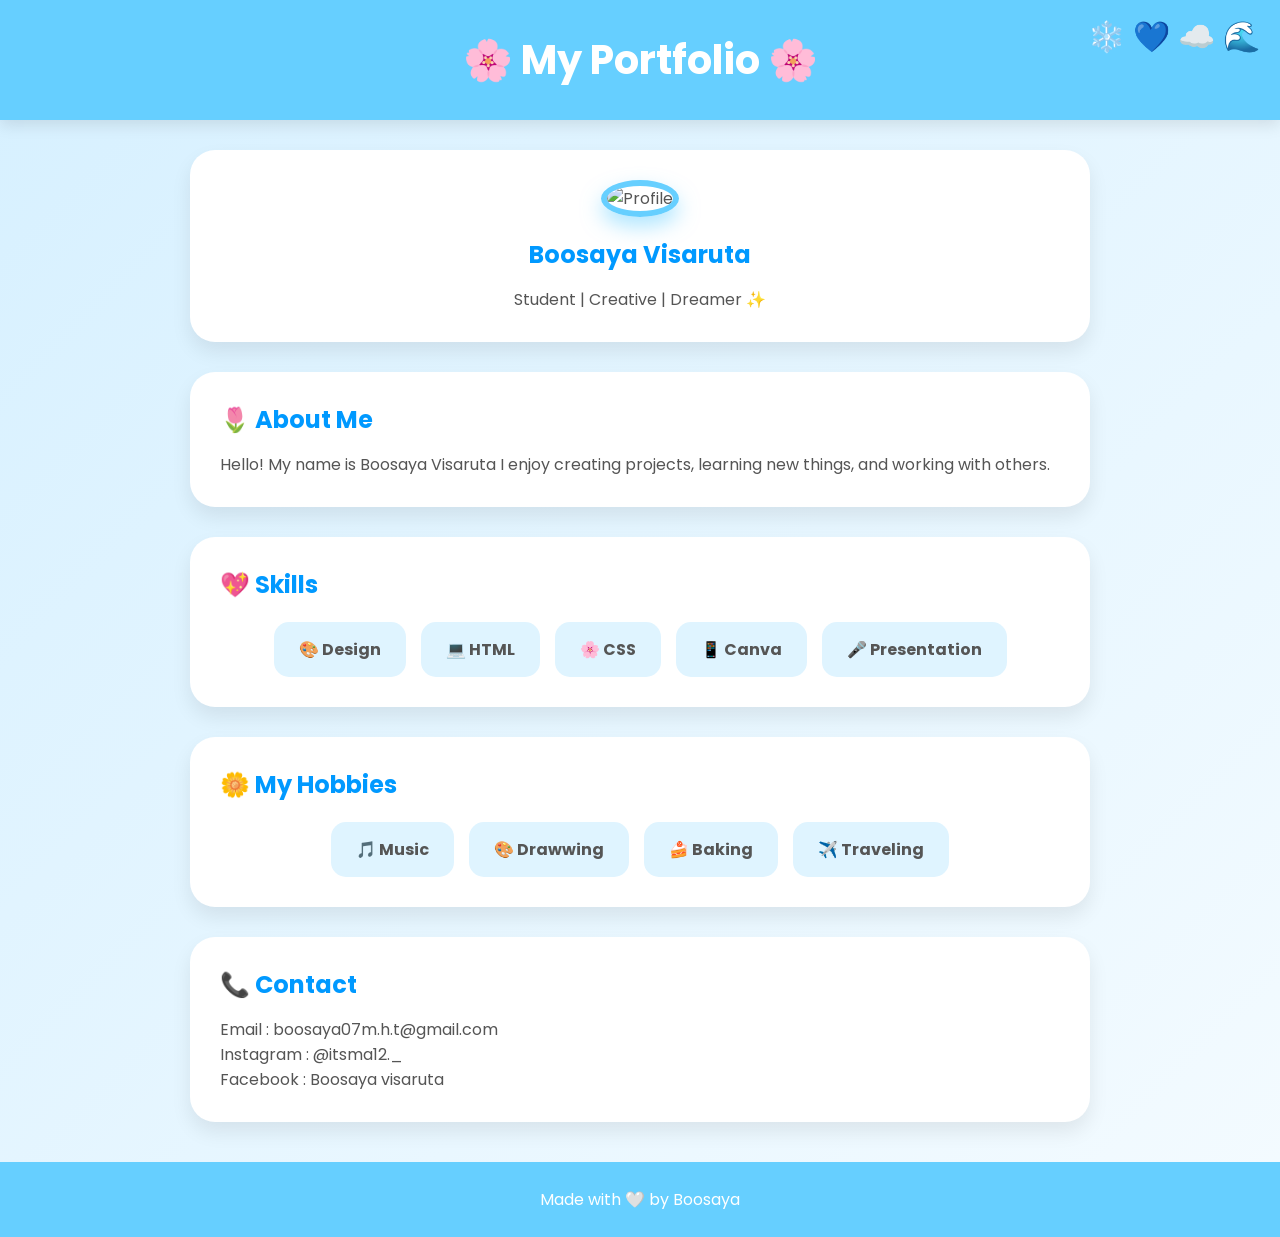
==== index.html @ 87937bc3 "Update index.html" ====
<!DOCTYPE html>
<html lang="en">
<head>
    <meta charset="UTF-8">
    <meta name="viewport" content="width=device-width, initial-scale=1.0">
    <title>My Portfolio</title>

    <link rel="stylesheet" href="style.css">

    <link rel="preconnect" href="https://fonts.googleapis.com">
    <link rel="preconnect" href="https://fonts.gstatic.com" crossorigin>
    <link href="https://fonts.googleapis.com/css2?family=Poppins:wght@300;500;700&display=swap" rel="stylesheet">
</head>

<body>

<header>
    <h1>🌸 My Portfolio 🌸</h1>
</header>

<section class="profile">

    <img src="profile.jpg" alt="Profile">

    <h2>Boosaya Visaruta </h2>

    <p>Student | Creative | Dreamer ✨</p>

</section>

<section>

<h2>🌷 About Me</h2>

<p>
Hello! My name is Boosaya Visaruta
I enjoy creating projects, learning new things,
and working with others.
</p>

</section>

<section>

<h2>💖 Skills</h2>

<div class="card">

<div>🎨 Design</div>

<div>💻 HTML</div>

<div>🌸 CSS</div>

<div>📱 Canva</div>

<div>🎤 Presentation</div>

</div>

</section>

<section>

<h2>🌼 My Hobbies</h2>

<div class="card">

<div>🎵 Music</div>

<div>🎨 Drawwing</div>

<div>🍰 Baking</div>

<div>✈️ Traveling</div>

</div>

</section>

<section>

<h2>📞 Contact</h2>

<p>Email : boosaya07m.h.t@gmail.com</p>

<p>Instagram : @itsma12._</p>

<p>Facebook : Boosaya visaruta</p>

</section>

<footer>

Made with 🤍 by Boosaya

</footer>

<script src="script.js"></script>

</body>
</html>
---- style.css ----
*{

    margin:0;

    padding:0;

    box-sizing:border-box;

}



body{

    font-family:'Poppins',sans-serif;

    background:linear-gradient(135deg,#d6f0ff,#f4fbff);

    color:#555;

}



/* Header */

header{

    background:#66cfff;

    padding:30px;

    text-align:center;

    color:white;

    font-size:20px;

    box-shadow:0 5px 15px rgba(0,0,0,.1);

}



/* Sections */

section{

    width:90%;

    max-width:900px;

    margin:30px auto;

    background:white;

    padding:30px;

    border-radius:25px;

    box-shadow:0 10px 20px rgba(0,0,0,.08);

    transition:.4s;

}



section:hover{

    transform:translateY(-5px);

}



/* Profile */

.profile{

    text-align:center;

}



.profile img{

    width:180px;

    height:180px;

    border-radius:50%;

    object-fit:cover;

    border:6px solid #66cfff;

    box-shadow:0 10px 20px rgba(102,207,255,.5);

    margin-bottom:20px;

}



h2{

    color:#0099ff;

    margin-bottom:15px;

}



.card{

    display:flex;

    flex-wrap:wrap;

    justify-content:center;

    gap:15px;

    margin-top:20px;

}



.card div{

    background:#dff4ff;

    padding:15px 25px;

    border-radius:15px;

    transition:.3s;

    font-weight:bold;

}



.card div:hover{

    background:#66cfff;

    color:white;

    transform:scale(1.08);

}



footer{

    margin-top:40px;

    padding:25px;

    text-align:center;

    background:#66cfff;

    color:white;

}



/* ดอกไม้ลอย */

body::before{

    content:"❄️ 💙 ☁️ 🌊";

    font-size:30px;

    position:fixed;

    top:15px;

    right:20px;

    animation:float 5s infinite alternate;

}



@keyframes float{

    from{

        transform:translateY(0);

    }

    to{

        transform:translateY(20px);

    }

}



/* Responsive */

@media(max-width:700px){

    .card{

        flex-direction:column;

    }

}
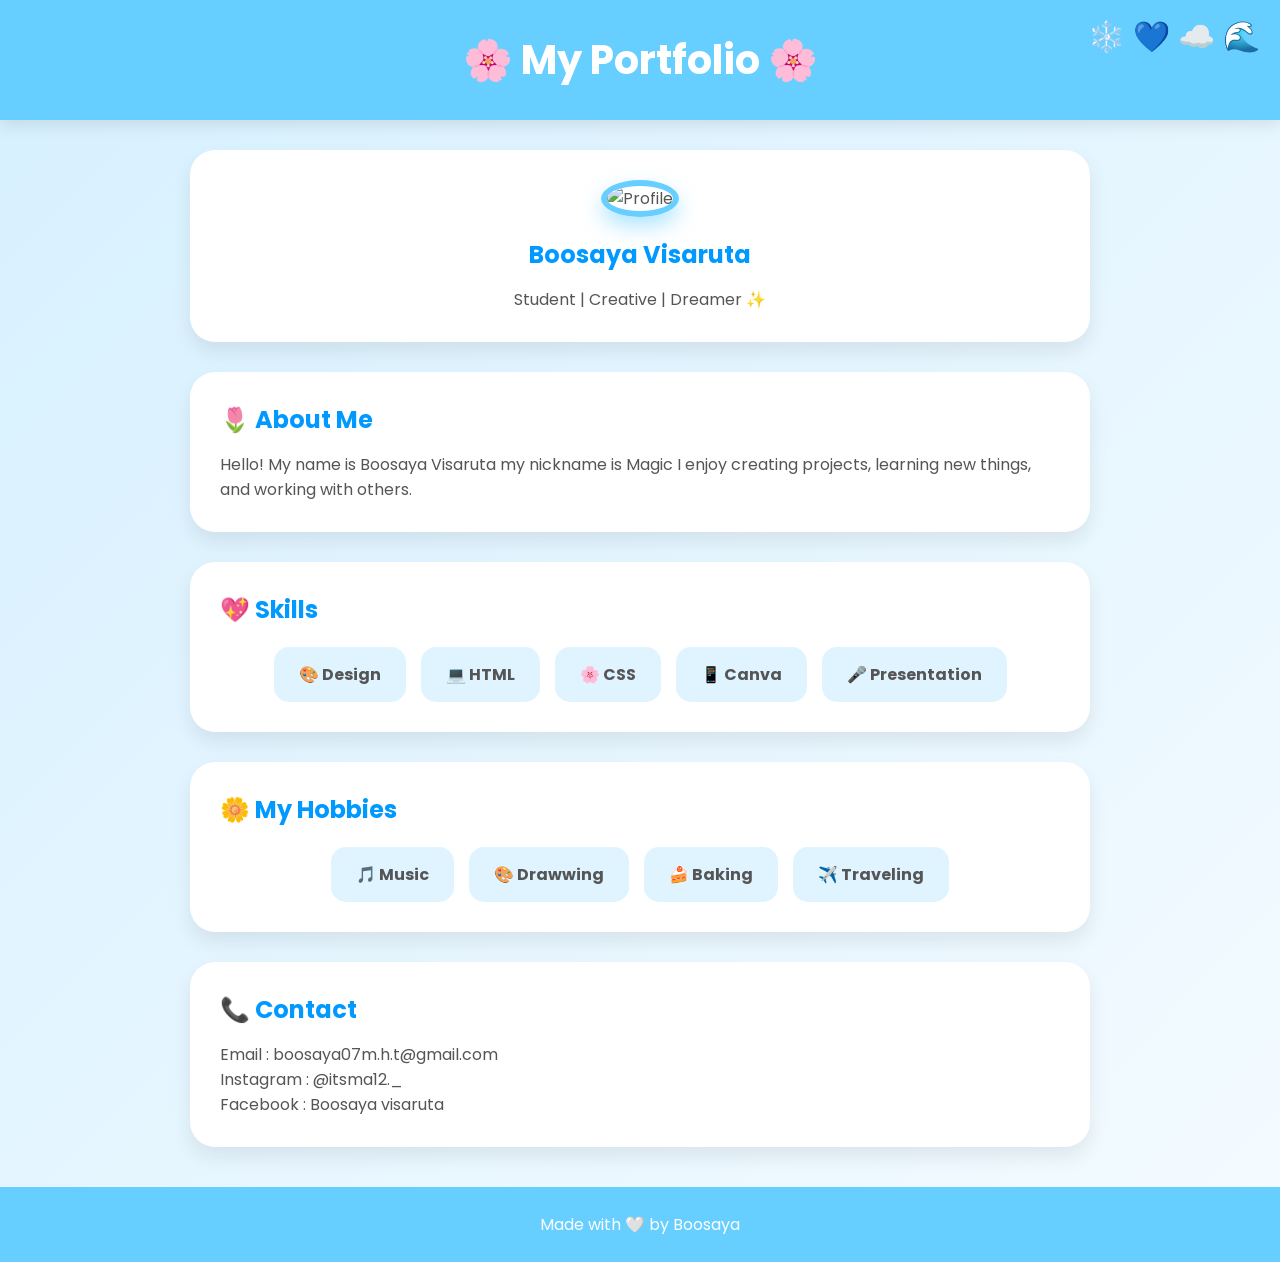
==== commit 9c71e17c: "Update index.html" ====
--- a/index.html
+++ b/index.html
@@ -34,7 +34,7 @@
 
 <p>
 Hello! My name is Boosaya Visaruta
-I enjoy creating projects, learning new things,
+my nickname is Magic I enjoy creating projects, learning new things,
 and working with others.
 </p>
 
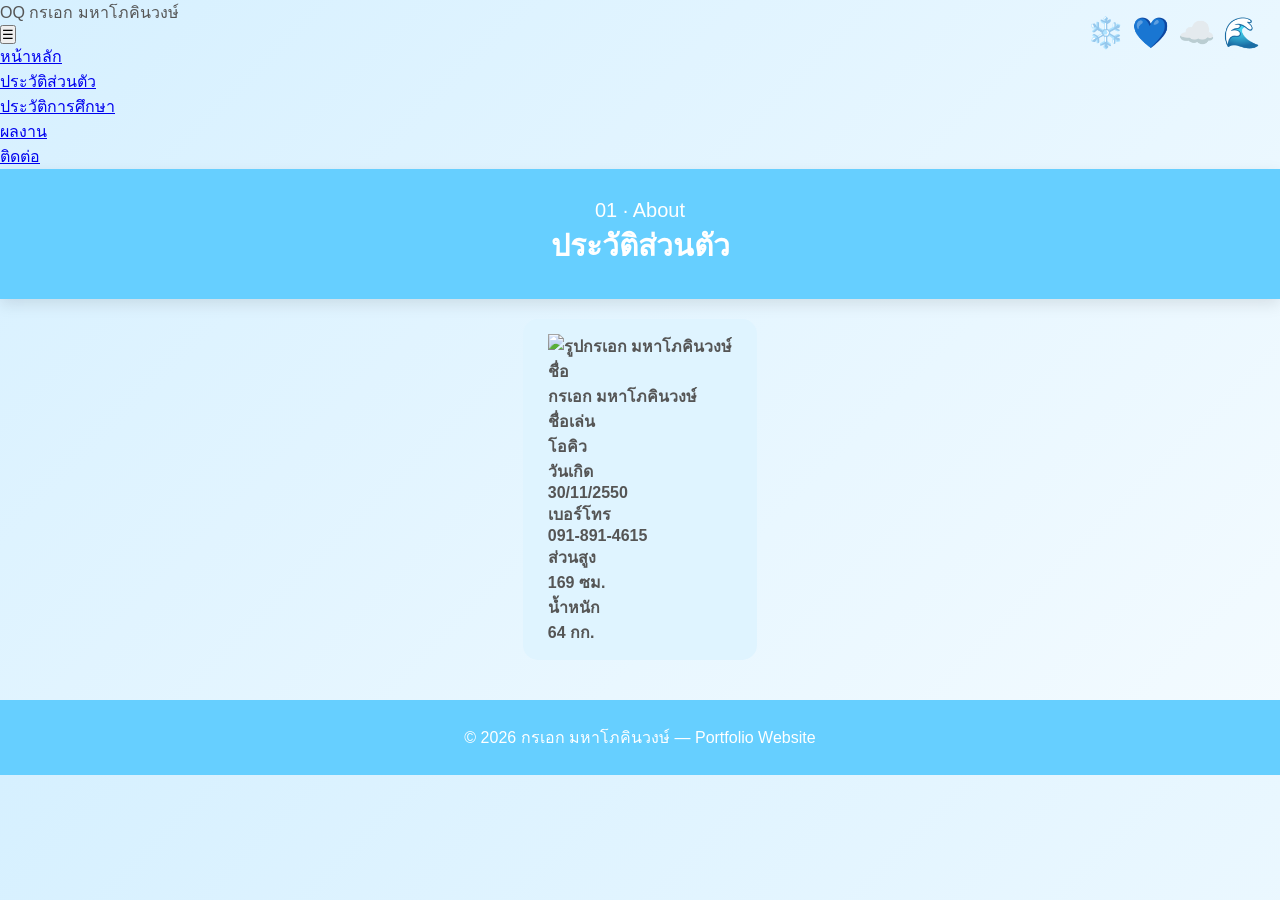
==== commit f213203e: "Update index.html" ====
--- a/index.html
+++ b/index.html
@@ -1,102 +1,53 @@
 <!DOCTYPE html>
-<html lang="en">
+<html lang="th">
 <head>
-    <meta charset="UTF-8">
-    <meta name="viewport" content="width=device-width, initial-scale=1.0">
-    <title>My Portfolio</title>
-
-    <link rel="stylesheet" href="style.css">
-
-    <link rel="preconnect" href="https://fonts.googleapis.com">
-    <link rel="preconnect" href="https://fonts.gstatic.com" crossorigin>
-    <link href="https://fonts.googleapis.com/css2?family=Poppins:wght@300;500;700&display=swap" rel="stylesheet">
+<meta charset="UTF-8">
+<meta name="viewport" content="width=device-width, initial-scale=1.0">
+<title>ประวัติส่วนตัว | กรเอก มหาโภคินวงษ์</title>
+<link rel="stylesheet" href="style.css">
 </head>
-
 <body>
 
-<header>
-    <h1>🌸 My Portfolio 🌸</h1>
-</header>
+<nav class="topnav">
+  <div class="brand">
+    <span class="brand-badge">OQ</span>
+    กรเอก มหาโภคินวงษ์
+  </div>
+  <button class="nav-toggle" aria-label="เปิดเมนู">&#9776;</button>
+  <ul class="navlinks">
+    <li><a href="index.html">หน้าหลัก</a></li>
+    <li><a href="personal.html" aria-current="page">ประวัติส่วนตัว</a></li>
+    <li><a href="education.html">ประวัติการศึกษา</a></li>
+    <li><a href="activities.html">ผลงาน</a></li>
+    <li><a href="contact.html">ติดต่อ</a></li>
+  </0
+</nav>
 
-<section class="profile">
+<main>
+  <header class="page-header">
+    <span class="eyebrow">01 · About</span>
+    <h1>ประวัติส่วนตัว</h1>
+  </header>
 
-    <img src="profile.jpg" alt="Profile">
+  <div class="card">
+    <div class="profile-block">
+      <!-- รูปโปรไฟล์: เปลี่ยนไฟล์ในโฟลเดอร์ images/ แล้วแก้ src ด้านล่างได้เลย -->
+      <img class="profile-photo" src="images/พานทอง.png" alt="รูปกรเอก มหาโภคินวงษ์">
 
-    <h2>Boosaya Visaruta </h2>
+      <dl class="info-list">
+        <dt>ชื่อ</dt><dd>กรเอก มหาโภคินวงษ์</dd>
+        <dt>ชื่อเล่น</dt><dd>โอคิว</dd>
+        <dt>วันเกิด</dt><dd>30/11/2550</dd>
+        <dt>เบอร์โทร</dt><dd>091-891-4615</dd>
+        <dt>ส่วนสูง</dt><dd>169 ซม.</dd>
+        <dt>น้ำหนัก</dt><dd>64 กก.</dd>
+      </dl>
+    </div>
+  </div>
+</main>
 
-    <p>Student | Creative | Dreamer ✨</p>
-
-</section>
-
-<section>
-
-<h2>🌷 About Me</h2>
-
-<p>
-Hello! My name is Boosaya Visaruta
-my nickname is Magic I enjoy creating projects, learning new things,
-and working with others.
-</p>
-
-</section>
-
-<section>
-
-<h2>💖 Skills</h2>
-
-<div class="card">
-
-<div>🎨 Design</div>
-
-<div>💻 HTML</div>
-
-<div>🌸 CSS</div>
-
-<div>📱 Canva</div>
-
-<div>🎤 Presentation</div>
-
-</div>
-
-</section>
-
-<section>
-
-<h2>🌼 My Hobbies</h2>
-
-<div class="card">
-
-<div>🎵 Music</div>
-
-<div>🎨 Drawwing</div>
-
-<div>🍰 Baking</div>
-
-<div>✈️ Traveling</div>
-
-</div>
-
-</section>
-
-<section>
-
-<h2>📞 Contact</h2>
-
-<p>Email : boosaya07m.h.t@gmail.com</p>
-
-<p>Instagram : @itsma12._</p>
-
-<p>Facebook : Boosaya visaruta</p>
-
-</section>
-
-<footer>
-
-Made with 🤍 by Boosaya
-
-</footer>
+<footer>&copy; 2026 กรเอก มหาโภคินวงษ์ — Portfolio Website</footer>
 
 <script src="script.js"></script>
-
 </body>
 </html>
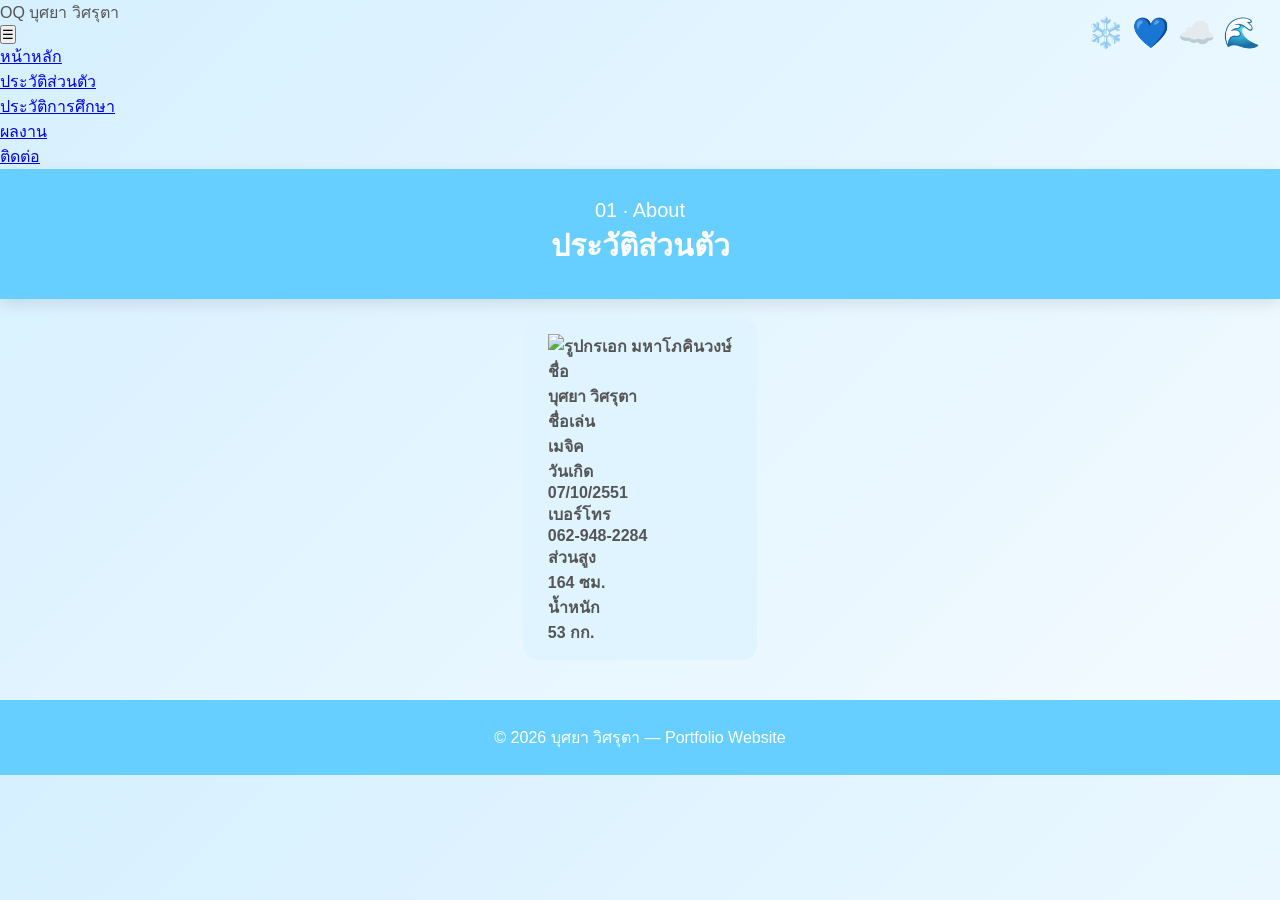
==== commit 2e635059: "Update index.html" ====
--- a/index.html
+++ b/index.html
@@ -3,7 +3,7 @@
 <head>
 <meta charset="UTF-8">
 <meta name="viewport" content="width=device-width, initial-scale=1.0">
-<title>ประวัติส่วนตัว | กรเอก มหาโภคินวงษ์</title>
+<title>ประวัติส่วนตัว | บุศยา วิศรุตา </title>
 <link rel="stylesheet" href="style.css">
 </head>
 <body>
@@ -11,7 +11,7 @@
 <nav class="topnav">
   <div class="brand">
     <span class="brand-badge">OQ</span>
-    กรเอก มหาโภคินวงษ์
+    บุศยา วิศรุตา
   </div>
   <button class="nav-toggle" aria-label="เปิดเมนู">&#9776;</button>
   <ul class="navlinks">
@@ -35,18 +35,18 @@
       <img class="profile-photo" src="images/พานทอง.png" alt="รูปกรเอก มหาโภคินวงษ์">
 
       <dl class="info-list">
-        <dt>ชื่อ</dt><dd>กรเอก มหาโภคินวงษ์</dd>
-        <dt>ชื่อเล่น</dt><dd>โอคิว</dd>
-        <dt>วันเกิด</dt><dd>30/11/2550</dd>
-        <dt>เบอร์โทร</dt><dd>091-891-4615</dd>
-        <dt>ส่วนสูง</dt><dd>169 ซม.</dd>
-        <dt>น้ำหนัก</dt><dd>64 กก.</dd>
+        <dt>ชื่อ</dt><dd>บุศยา วิศรุตา</dd>
+        <dt>ชื่อเล่น</dt><dd>เมจิค</dd>
+        <dt>วันเกิด</dt><dd>07/10/2551</dd>
+        <dt>เบอร์โทร</dt><dd>062-948-2284</dd>
+        <dt>ส่วนสูง</dt><dd>164 ซม.</dd>
+        <dt>น้ำหนัก</dt><dd>53 กก.</dd>
       </dl>
     </div>
   </div>
 </main>
 
-<footer>&copy; 2026 กรเอก มหาโภคินวงษ์ — Portfolio Website</footer>
+<footer>&copy; 2026 บุศยา วิศรุตา — Portfolio Website</footer>
 
 <script src="script.js"></script>
 </body>
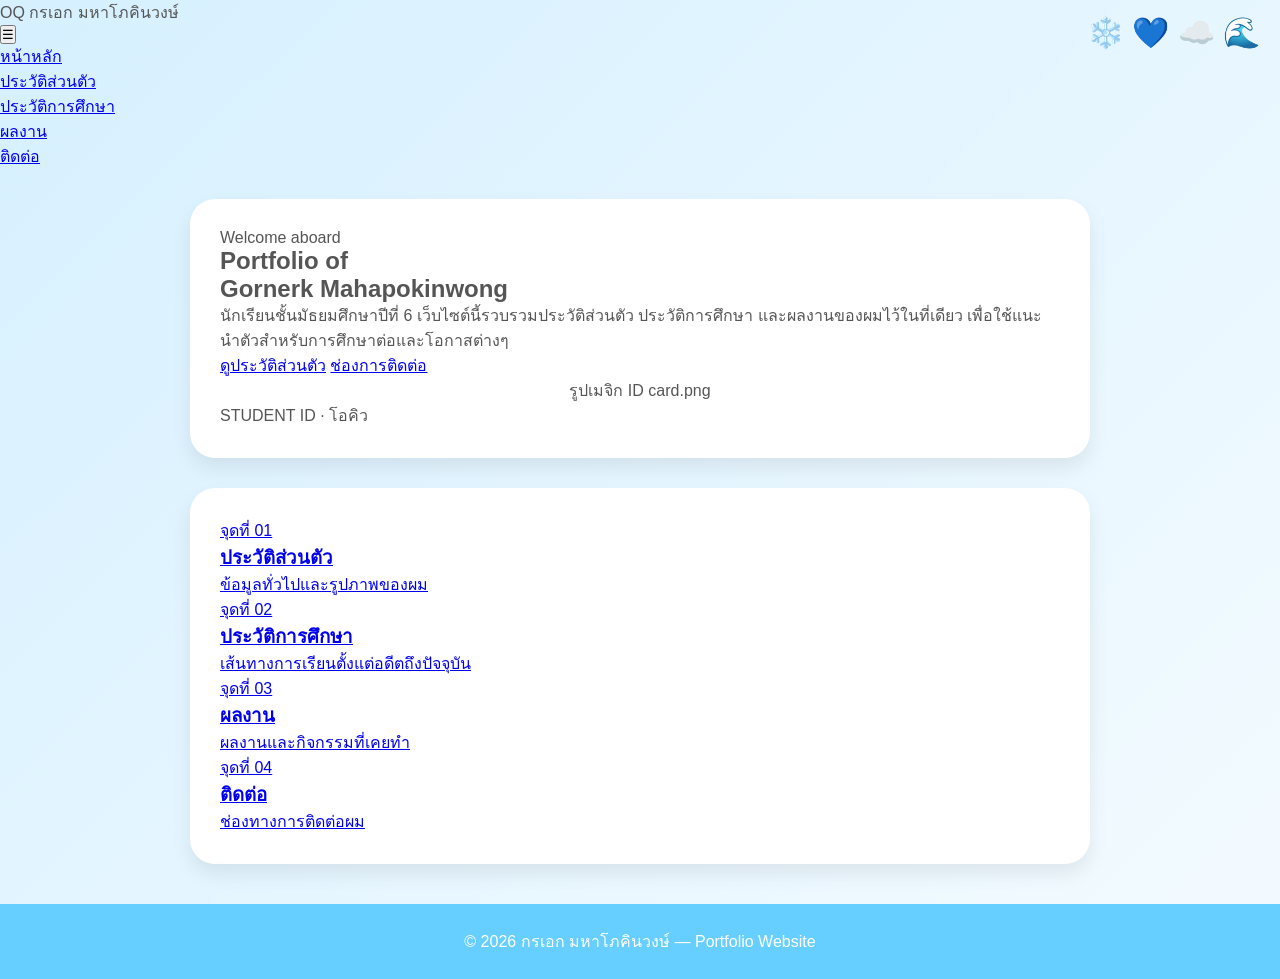
==== commit 7e81f262: "Update index.html" ====
--- a/index.html
+++ b/index.html
@@ -3,7 +3,7 @@
 <head>
 <meta charset="UTF-8">
 <meta name="viewport" content="width=device-width, initial-scale=1.0">
-<title>ประวัติส่วนตัว | บุศยา วิศรุตา </title>
+<title>Portfolio ของ กรเอก มหาโภคินวงษ์</title>
 <link rel="stylesheet" href="style.css">
 </head>
 <body>
@@ -11,42 +11,79 @@
 <nav class="topnav">
   <div class="brand">
     <span class="brand-badge">OQ</span>
-    บุศยา วิศรุตา
+    กรเอก มหาโภคินวงษ์
   </div>
   <button class="nav-toggle" aria-label="เปิดเมนู">&#9776;</button>
   <ul class="navlinks">
-    <li><a href="index.html">หน้าหลัก</a></li>
-    <li><a href="personal.html" aria-current="page">ประวัติส่วนตัว</a></li>
+    <li><a href="index.html" aria-current="page">หน้าหลัก</a></li>
+    <li><a href="personal.html">ประวัติส่วนตัว</a></li>
     <li><a href="education.html">ประวัติการศึกษา</a></li>
     <li><a href="activities.html">ผลงาน</a></li>
     <li><a href="contact.html">ติดต่อ</a></li>
-  </0
+  </ul>
 </nav>
 
 <main>
-  <header class="page-header">
-    <span class="eyebrow">01 · About</span>
-    <h1>ประวัติส่วนตัว</h1>
-  </header>
+  <section class="hero">
+    <div class="bubbles">
+      <span class="bubble"></span>
+      <span class="bubble"></span>
+      <span class="bubble"></span>
+      <span class="bubble"></span>
+      <span class="bubble"></span>
+      <span class="bubble"></span>
+      <span class="bubble"></span>
+    </div>
 
-  <div class="card">
-    <div class="profile-block">
-      <!-- รูปโปรไฟล์: เปลี่ยนไฟล์ในโฟลเดอร์ images/ แล้วแก้ src ด้านล่างได้เลย -->
-      <img class="profile-photo" src="images/พานทอง.png" alt="รูปกรเอก มหาโภคินวงษ์">
+    <div>
+      <span class="eyebrow">Welcome aboard</span>
+      <h1>Portfolio of <br><span class="accent">Gornerk Mahapokinwong</span></h1>
+      <p class="lede">นักเรียนชั้นมัธยมศึกษาปีที่ 6 เว็บไซต์นี้รวบรวมประวัติส่วนตัว ประวัติการศึกษา และผลงานของผมไว้ในที่เดียว เพื่อใช้แนะนําตัวสําหรับการศึกษาต่อและโอกาสต่างๆ</p>
+      <div class="hero-cta">
+        <a href="personal.html" class="btn btn-solid">ดูประวัติส่วนตัว</a>
+        <a href="contact.html" class="btn btn-ghost">ช่องการติดต่อ</a>
+      </div>
+    </div>
 
-      <dl class="info-list">
-        <dt>ชื่อ</dt><dd>บุศยา วิศรุตา</dd>
-        <dt>ชื่อเล่น</dt><dd>เมจิค</dd>
-        <dt>วันเกิด</dt><dd>07/10/2551</dd>
-        <dt>เบอร์โทร</dt><dd>062-948-2284</dd>
-        <dt>ส่วนสูง</dt><dd>164 ซม.</dd>
-        <dt>น้ำหนัก</dt><dd>53 กก.</dd>
-      </dl>
+    <div class="id-card">
+      <div class="id-card-inner">
+        <!-- รูปหลักของหน้าแรก: ใส่ไฟล์ images/รูปเมจิก ID card.png -->
+        <img src="images/รูปเมจิก ID card.png" alt="รูปกรเอก มหาโภคินวงษ์" onerror="this.style.display='none'; this.nextElementSibling.style.display='flex';">
+        <span style="display:none; align-items:center; justify-content:center; height:100%;">รูปเมจิก ID card.png</span>
+      </div>
+      <span class="id-ribbon">STUDENT ID · โอคิว</span>
     </div>
-  </div>
+  </section>
+
+  <div class="wave-band"></div>
+
+  <section>
+    <div class="grid-links">
+      <a class="link-card" href="personal.html">
+        <span class="num">จุดที่ 01</span>
+        <h3>ประวัติส่วนตัว</h3>
+        <p>ข้อมูลทั่วไปและรูปภาพของผม</p>
+      </a>
+      <a class="link-card" href="education.html">
+        <span class="num">จุดที่ 02</span>
+        <h3>ประวัติการศึกษา</h3>
+        <p>เส้นทางการเรียนตั้งแต่อดีตถึงปัจจุบัน</p>
+      </a>
+      <a class="link-card" href="activities.html">
+        <span class="num">จุดที่ 03</span>
+        <h3>ผลงาน</h3>
+        <p>ผลงานและกิจกรรมที่เคยทํา</p>
+      </a>
+      <a class="link-card" href="contact.html">
+        <span class="num">จุดที่ 04</span>
+        <h3>ติดต่อ</h3>
+        <p>ช่องทางการติดต่อผม</p>
+      </a>
+    </div>
+  </section>
 </main>
 
-<footer>&copy; 2026 บุศยา วิศรุตา — Portfolio Website</footer>
+<footer>&copy; 2026 กรเอก มหาโภคินวงษ์ — Portfolio Website</footer>
 
 <script src="script.js"></script>
 </body>
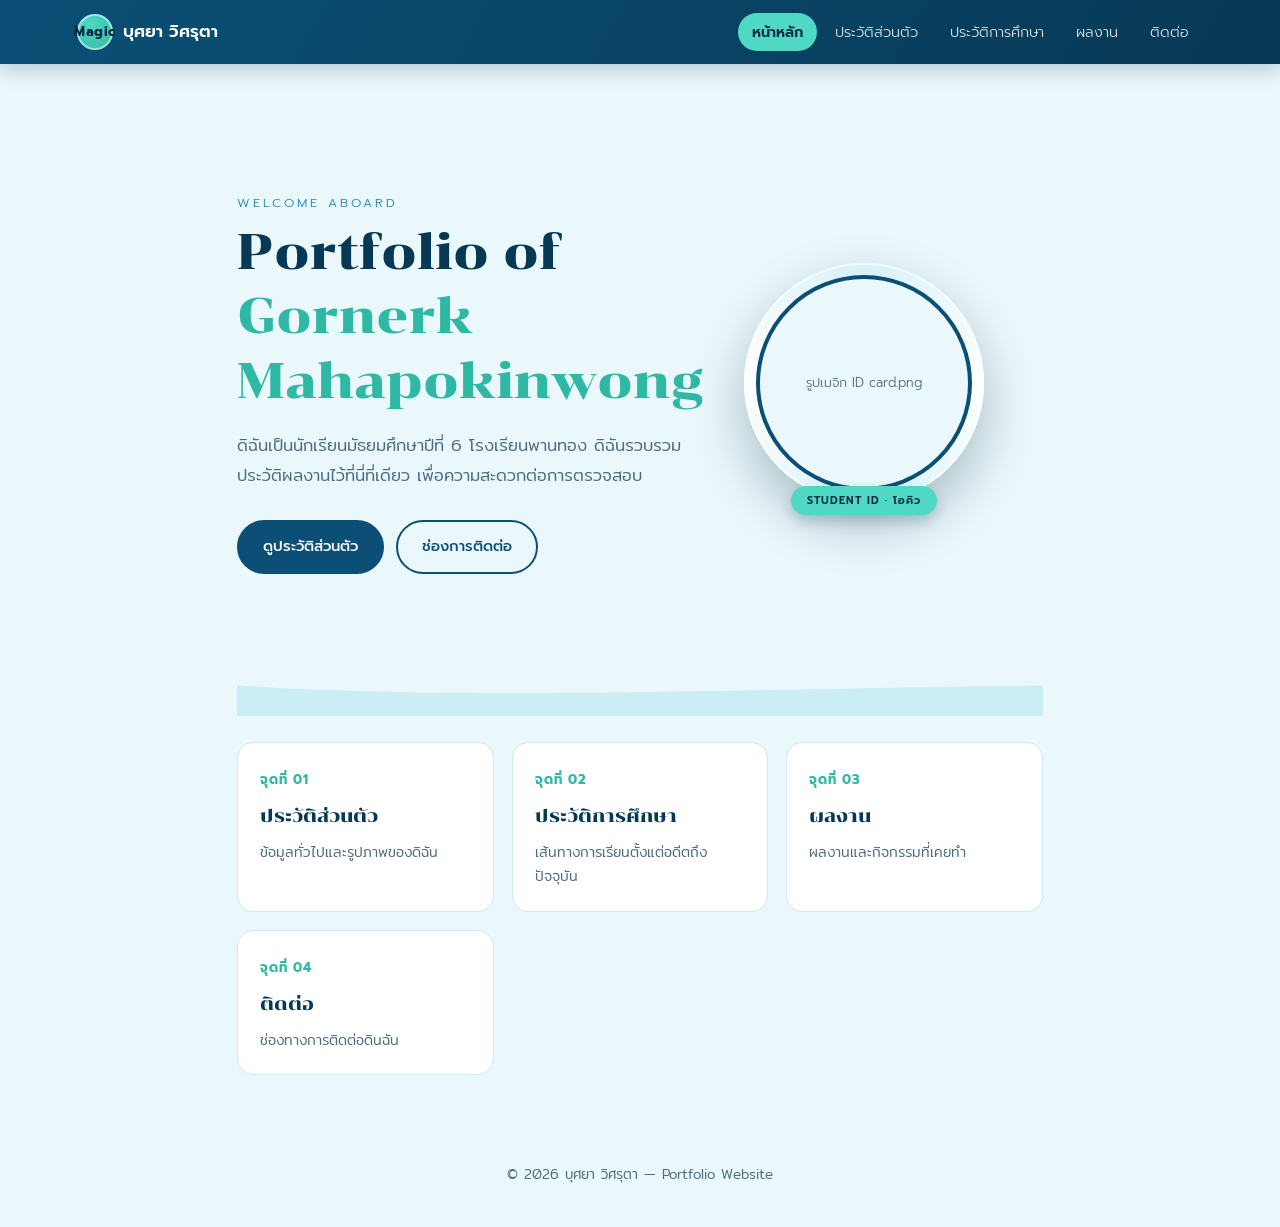
==== commit ae3a96f9: "Update index.html" ====
--- a/index.html
+++ b/index.html
@@ -3,15 +3,16 @@
 <head>
 <meta charset="UTF-8">
 <meta name="viewport" content="width=device-width, initial-scale=1.0">
-<title>Portfolio ของ กรเอก มหาโภคินวงษ์</title>
+<title>Portfolio ของ บุศยา วิศรุตา</title>
 <link rel="stylesheet" href="style.css">
 </head>
 <body>
 
 <nav class="topnav">
   <div class="brand">
-    <span class="brand-badge">OQ</span>
-    กรเอก มหาโภคินวงษ์
+    <span class="brand-badge">Magic</span>
+    บุศยา วิศรุตา
+
   </div>
   <button class="nav-toggle" aria-label="เปิดเมนู">&#9776;</button>
   <ul class="navlinks">
@@ -38,7 +39,7 @@
     <div>
       <span class="eyebrow">Welcome aboard</span>
       <h1>Portfolio of <br><span class="accent">Gornerk Mahapokinwong</span></h1>
-      <p class="lede">นักเรียนชั้นมัธยมศึกษาปีที่ 6 เว็บไซต์นี้รวบรวมประวัติส่วนตัว ประวัติการศึกษา และผลงานของผมไว้ในที่เดียว เพื่อใช้แนะนําตัวสําหรับการศึกษาต่อและโอกาสต่างๆ</p>
+      <p class="lede">ดิฉันเป็นนักเรียนมัธยมศึกษาปีที่ 6 โรงเรียนพานทอง ดิฉันรวบรวมประวัติผลงานไว้ที่นี่ที่เดียว เพื่อความสะดวกต่อการตรวจสอบ</p>
       <div class="hero-cta">
         <a href="personal.html" class="btn btn-solid">ดูประวัติส่วนตัว</a>
         <a href="contact.html" class="btn btn-ghost">ช่องการติดต่อ</a>
@@ -62,7 +63,7 @@
       <a class="link-card" href="personal.html">
         <span class="num">จุดที่ 01</span>
         <h3>ประวัติส่วนตัว</h3>
-        <p>ข้อมูลทั่วไปและรูปภาพของผม</p>
+        <p>ข้อมูลทั่วไปและรูปภาพของดิฉัน</p>
       </a>
       <a class="link-card" href="education.html">
         <span class="num">จุดที่ 02</span>
@@ -77,13 +78,13 @@
       <a class="link-card" href="contact.html">
         <span class="num">จุดที่ 04</span>
         <h3>ติดต่อ</h3>
-        <p>ช่องทางการติดต่อผม</p>
+        <p>ช่องทางการติดต่อดินฉัน</p>
       </a>
     </div>
   </section>
 </main>
 
-<footer>&copy; 2026 กรเอก มหาโภคินวงษ์ — Portfolio Website</footer>
+<footer>&copy; 2026 บุศยา วิศรุตา — Portfolio Website</footer>
 
 <script src="script.js"></script>
 </body>
--- a/style.css
+++ b/style.css
@@ -1,225 +1,596 @@
-*{
-
-    margin:0;
-
-    padding:0;
-
-    box-sizing:border-box;
-
-}
-
-
-
-body{
-
-    font-family:'Poppins',sans-serif;
-
-    background:linear-gradient(135deg,#d6f0ff,#f4fbff);
-
-    color:#555;
-
-}
-
-
-
-/* Header */
-
-header{
-
-    background:#66cfff;
-
-    padding:30px;
-
-    text-align:center;
-
-    color:white;
-
-    font-size:20px;
-
-    box-shadow:0 5px 15px rgba(0,0,0,.1);
-
-}
-
-
-
-/* Sections */
-
-section{
-
-    width:90%;
-
-    max-width:900px;
-
-    margin:30px auto;
-
-    background:white;
-
-    padding:30px;
-
-    border-radius:25px;
-
-    box-shadow:0 10px 20px rgba(0,0,0,.08);
-
-    transition:.4s;
-
-}
-
-
-
-section:hover{
-
-    transform:translateY(-5px);
-
-}
-
-
-
-/* Profile */
-
-.profile{
-
-    text-align:center;
-
-}
-
-
-
-.profile img{
-
-    width:180px;
-
-    height:180px;
-
-    border-radius:50%;
-
-    object-fit:cover;
-
-    border:6px solid #66cfff;
-
-    box-shadow:0 10px 20px rgba(102,207,255,.5);
-
-    margin-bottom:20px;
-
-}
-
-
-
-h2{
-
-    color:#0099ff;
-
-    margin-bottom:15px;
-
-}
-
-
-
-.card{
-
-    display:flex;
-
-    flex-wrap:wrap;
-
-    justify-content:center;
-
-    gap:15px;
-
-    margin-top:20px;
-
-}
-
-
-
-.card div{
-
-    background:#dff4ff;
-
-    padding:15px 25px;
-
-    border-radius:15px;
-
-    transition:.3s;
-
-    font-weight:bold;
-
-}
-
-
-
-.card div:hover{
-
-    background:#66cfff;
-
-    color:white;
-
-    transform:scale(1.08);
-
-}
-
-
-
-footer{
-
-    margin-top:40px;
-
-    padding:25px;
-
-    text-align:center;
-
-    background:#66cfff;
-
-    color:white;
-
-}
-
-
-
-/* ดอกไม้ลอย */
-
-body::before{
-
-    content:"❄️ 💙 ☁️ 🌊";
-
-    font-size:30px;
-
-    position:fixed;
-
-    top:15px;
-
-    right:20px;
-
-    animation:float 5s infinite alternate;
-
-}
-
-
-
-@keyframes float{
-
-    from{
-
-        transform:translateY(0);
-
-    }
-
-    to{
-
-        transform:translateY(20px);
-
-    }
-
-}
-
-
-
-/* Responsive */
-
-@media(max-width:700px){
-
-    .card{
-
-        flex-direction:column;
-
-    }
-
-}
+@import url('https://fonts.googleapis.com/css2?family=Chonburi&family=Mitr:wght@300;400;500;600&family=Prompt:wght@400;500;600;700&display=swap');
+
+:root {
+  --abyss: #052A43;
+  --ocean: #0B4F76;
+  --ocean-dark: #073955;
+  --wave: #1C86B0;
+  --turquoise: #4FD8C4;
+  --turquoise-dark: #2FB8A4;
+  --foam: #EAF7FB;
+  --card: #FFFFFF;
+  --ink: #0B2436;
+  --ink-soft: #4C6B7D;
+  --line: #CFE9F1;
+  --radius: 16px;
+}
+
+* { box-sizing: border-box; }
+
+html { scroll-behavior: smooth; }
+
+body {
+  margin: 0;
+  background: var(--foam);
+  color: var(--ink);
+  font-family: 'Mitr', sans-serif;
+  font-weight: 300;
+  line-height: 1.75;
+  overflow-x: hidden;
+}
+
+h1, h2, h3, .display {
+  font-family: 'Chonburi', 'Mitr', sans-serif;
+  font-weight: 400;
+  color: var(--ocean-dark);
+  margin: 0;
+}
+
+a { color: inherit; text-decoration: none; }
+
+/* ---------- Top nav ---------- */
+.topnav {
+  position: sticky;
+  top: 0;
+  z-index: 50;
+  display: flex;
+  align-items: center;
+  justify-content: space-between;
+  padding: 14px 6vw;
+  background: linear-gradient(120deg, var(--ocean), var(--ocean-dark));
+  color: #fff;
+  box-shadow: 0 4px 20px rgba(5,42,67,0.25);
+}
+
+.brand {
+  display: flex;
+  align-items: center;
+  gap: 10px;
+  font-family: 'Prompt', sans-serif;
+  font-weight: 600;
+  font-size: 1.05rem;
+  color: #fff;
+}
+
+.brand-badge {
+  width: 36px;
+  height: 36px;
+  border-radius: 50%;
+  background: radial-gradient(circle at 35% 30%, var(--turquoise), var(--turquoise-dark));
+  color: var(--abyss);
+  display: flex;
+  align-items: center;
+  justify-content: center;
+  font-weight: 700;
+  font-size: 0.82rem;
+  letter-spacing: 0.5px;
+  box-shadow: inset 0 0 0 2px rgba(255,255,255,0.5);
+  animation: bob 4s ease-in-out infinite;
+}
+
+.navlinks {
+  display: flex;
+  gap: 4px;
+  list-style: none;
+  margin: 0;
+  padding: 0;
+  font-family: 'Prompt', sans-serif;
+}
+
+.navlinks a {
+  position: relative;
+  padding: 8px 14px;
+  border-radius: 999px;
+  font-size: 0.9rem;
+  color: rgba(255,255,255,0.85);
+  transition: background 0.25s, color 0.25s;
+  white-space: nowrap;
+}
+
+.navlinks a:hover {
+  background: rgba(255,255,255,0.12);
+  color: #fff;
+}
+
+.navlinks a[aria-current="page"] {
+  background: var(--turquoise);
+  color: var(--abyss);
+  font-weight: 600;
+}
+
+.nav-toggle {
+  display: none;
+  background: none;
+  border: none;
+  color: #fff;
+  font-size: 1.5rem;
+  cursor: pointer;
+}
+
+@media (max-width: 720px) {
+  .nav-toggle { display: block; }
+  .navlinks {
+    position: absolute;
+    top: 100%;
+    left: 0;
+    right: 0;
+    flex-direction: column;
+    background: var(--ocean-dark);
+    padding: 10px 6vw 16px;
+    display: none;
+    gap: 2px;
+  }
+  .navlinks.open { display: flex; }
+  .navlinks a { padding: 12px 14px; border-radius: 8px; }
+}
+
+/* ---------- Page shell ---------- */
+main {
+  max-width: 960px;
+  margin: 0 auto;
+  padding: 56px 6vw 80px;
+  position: relative;
+}
+
+.page-header {
+  margin-bottom: 40px;
+  padding-bottom: 16px;
+  position: relative;
+}
+
+.page-header::after {
+  content: '';
+  display: block;
+  margin-top: 14px;
+  height: 10px;
+  background-image: url("data:image/svg+xml,%3Csvg xmlns='http://www.w3.org/2000/svg' viewBox='0 0 200 10' preserveAspectRatio='none'%3E%3Cpath d='M0,5 Q10,0 20,5 T40,5 T60,5 T80,5 T100,5 T120,5 T140,5 T160,5 T180,5 T200,5' fill='none' stroke='%234FD8C4' stroke-width='3'/%3E%3C/svg%3E");
+  background-repeat: repeat-x;
+  background-size: 60px 10px;
+}
+
+.eyebrow {
+  font-family: 'Prompt', sans-serif;
+  font-size: 0.78rem;
+  letter-spacing: 3px;
+  color: var(--wave);
+  text-transform: uppercase;
+  margin-bottom: 6px;
+  display: block;
+}
+
+.page-header h1 { font-size: 2rem; }
+
+/* ---------- Hero (index page) ---------- */
+.hero {
+  position: relative;
+  display: grid;
+  grid-template-columns: 1.1fr 0.9fr;
+  gap: 40px;
+  align-items: center;
+  padding: 72px 0 90px;
+  overflow: hidden;
+}
+
+@media (max-width: 780px) {
+  .hero { grid-template-columns: 1fr; padding-top: 40px; text-align: center; }
+  .hero-cta { justify-content: center; }
+  .id-card { margin: 0 auto; }
+}
+
+.hero h1 {
+  font-size: clamp(2rem, 5vw, 3.1rem);
+  line-height: 1.3;
+}
+
+.hero .accent { color: var(--turquoise-dark); }
+
+.hero p.lede {
+  color: var(--ink-soft);
+  font-size: 1.05rem;
+  margin-top: 18px;
+  max-width: 46ch;
+}
+
+.hero-cta {
+  margin-top: 30px;
+  display: flex;
+  gap: 12px;
+  flex-wrap: wrap;
+}
+
+.btn {
+  font-family: 'Prompt', sans-serif;
+  font-size: 0.92rem;
+  font-weight: 500;
+  padding: 12px 24px;
+  border-radius: 999px;
+  border: 2px solid var(--ocean);
+  transition: transform 0.2s, background 0.2s, color 0.2s, box-shadow 0.2s;
+  display: inline-block;
+}
+
+.btn-solid { background: var(--ocean); color: #fff; }
+.btn-solid:hover { background: var(--ocean-dark); transform: translateY(-3px); box-shadow: 0 10px 22px rgba(11,79,118,0.3); }
+.btn-ghost { color: var(--ocean); }
+.btn-ghost:hover { background: var(--ocean); color: #fff; transform: translateY(-3px); }
+
+/* Rising bubbles behind hero */
+.bubbles {
+  position: absolute;
+  inset: 0;
+  pointer-events: none;
+  z-index: 0;
+}
+
+.bubble {
+  position: absolute;
+  bottom: -40px;
+  border-radius: 50%;
+  background: radial-gradient(circle at 30% 30%, rgba(255,255,255,0.9), rgba(79,216,196,0.15));
+  border: 1px solid rgba(79,216,196,0.4);
+  animation: rise 12s linear infinite;
+}
+.bubble:nth-child(1) { width: 18px; height: 18px; left: 6%; animation-delay: 0s; }
+.bubble:nth-child(2) { width: 10px; height: 10px; left: 18%; animation-delay: 2.5s; }
+.bubble:nth-child(3) { width: 26px; height: 26px; left: 32%; animation-delay: 5s; }
+.bubble:nth-child(4) { width: 14px; height: 14px; left: 48%; animation-delay: 1.2s; }
+.bubble:nth-child(5) { width: 20px; height: 20px; left: 64%; animation-delay: 4s; }
+.bubble:nth-child(6) { width: 12px; height: 12px; left: 78%; animation-delay: 6.5s; }
+.bubble:nth-child(7) { width: 22px; height: 22px; left: 90%; animation-delay: 3s; }
+
+@keyframes rise {
+  0%   { transform: translateY(0) translateX(0); opacity: 0; }
+  10%  { opacity: 0.9; }
+  100% { transform: translateY(-480px) translateX(12px); opacity: 0; }
+}
+
+/* Wave band divider used across the page */
+.wave-band {
+  position: relative;
+  height: 46px;
+  margin: 6px 0;
+  background-image: url("data:image/svg+xml,%3Csvg xmlns='http://www.w3.org/2000/svg' viewBox='0 0 1200 120' preserveAspectRatio='none'%3E%3Cpath d='M0,40 C300,100 900,0 1200,55 L1200,120 L0,120 Z' fill='%23BEE9F2'/%3E%3C/svg%3E");
+  background-repeat: repeat-x;
+  background-size: 1200px 46px;
+  animation: drift 22s linear infinite;
+  opacity: 0.7;
+}
+
+@keyframes drift {
+  from { background-position-x: 0; }
+  to   { background-position-x: -1200px; }
+}
+
+/* ---------- Student ID / porthole card ---------- */
+.id-card {
+  position: relative;
+  z-index: 1;
+  width: 240px;
+  height: 240px;
+  border-radius: 50%;
+  padding: 12px;
+  background: conic-gradient(from 180deg, #d8f1f7, #ffffff, #d8f1f7, #ffffff, #d8f1f7);
+  box-shadow: 0 22px 50px rgba(5,42,67,0.28), inset 0 0 0 2px rgba(255,255,255,0.6);
+  animation: bob 6s ease-in-out infinite;
+}
+
+.id-card-inner {
+  width: 100%;
+  height: 100%;
+  border-radius: 50%;
+  overflow: hidden;
+  border: 4px solid var(--ocean);
+  background: var(--foam);
+  display: flex;
+  align-items: center;
+  justify-content: center;
+  position: relative;
+}
+
+.id-card-inner img {
+  width: 100%;
+  height: 100%;
+  object-fit: cover;
+}
+
+.id-card-inner span {
+  font-family: 'Prompt', sans-serif;
+  color: var(--ink-soft);
+  font-size: 0.8rem;
+  text-align: center;
+  padding: 0 20px;
+}
+
+.id-ribbon {
+  position: absolute;
+  bottom: -12px;
+  left: 50%;
+  transform: translateX(-50%);
+  background: var(--turquoise);
+  color: var(--abyss);
+  font-family: 'Prompt', sans-serif;
+  font-weight: 600;
+  font-size: 0.68rem;
+  letter-spacing: 1px;
+  padding: 5px 16px;
+  border-radius: 999px;
+  box-shadow: 0 6px 14px rgba(5,42,67,0.2);
+  white-space: nowrap;
+}
+
+@keyframes bob {
+  0%, 100% { transform: translateY(0) rotate(-1.5deg); }
+  50%      { transform: translateY(-14px) rotate(1.5deg); }
+}
+
+/* ---------- Waypoint cards on index ---------- */
+.grid-links {
+  display: grid;
+  grid-template-columns: repeat(auto-fit, minmax(190px, 1fr));
+  gap: 18px;
+  margin-top: 26px;
+  position: relative;
+  z-index: 1;
+}
+
+.link-card {
+  background: var(--card);
+  border: 1px solid var(--line);
+  border-radius: var(--radius);
+  padding: 22px;
+  transition: transform 0.25s, box-shadow 0.25s, border-color 0.25s;
+}
+
+.link-card:hover {
+  transform: translateY(-6px);
+  box-shadow: 0 16px 34px rgba(11,79,118,0.18);
+  border-color: var(--turquoise);
+}
+
+.link-card .num {
+  font-family: 'Prompt', sans-serif;
+  color: var(--turquoise-dark);
+  font-weight: 700;
+  font-size: 0.82rem;
+  letter-spacing: 1px;
+}
+
+.link-card h3 { margin-top: 8px; font-size: 1.1rem; }
+.link-card p { color: var(--ink-soft); font-size: 0.88rem; margin: 8px 0 0; }
+
+/* ---------- Content sections ---------- */
+.card {
+  background: var(--card);
+  border: 1px solid var(--line);
+  border-radius: var(--radius);
+  padding: 28px 30px;
+  margin-bottom: 22px;
+  position: relative;
+}
+
+.profile-block {
+  display: flex;
+  gap: 26px;
+  align-items: flex-start;
+  flex-wrap: wrap;
+}
+
+.profile-photo {
+  width: 160px;
+  height: 200px;
+  border-radius: 10px;
+  border: 3px solid var(--turquoise);
+  object-fit: cover;
+  background: var(--foam);
+  flex-shrink: 0;
+}
+
+dl.info-list {
+  display: grid;
+  grid-template-columns: max-content 1fr;
+  gap: 10px 20px;
+  margin: 0;
+  font-family: 'Mitr', sans-serif;
+}
+dl.info-list dt {
+  font-family: 'Prompt', sans-serif;
+  color: var(--ink-soft);
+  font-size: 0.86rem;
+}
+dl.info-list dd {
+  margin: 0;
+  font-weight: 500;
+}
+
+/* ---------- Timeline (education) — a rope with buoy markers ---------- */
+.timeline {
+  list-style: none;
+  margin: 0;
+  padding: 0;
+  border-left: 3px dashed var(--wave);
+}
+
+.timeline li {
+  position: relative;
+  padding: 4px 0 30px 30px;
+  opacity: 0;
+  transform: translateX(-14px);
+  transition: opacity 0.6s ease, transform 0.6s ease;
+}
+
+.timeline li.is-visible { opacity: 1; transform: translateX(0); }
+
+.timeline li::before {
+  content: '';
+  position: absolute;
+  left: -12px;
+  top: 6px;
+  width: 18px;
+  height: 18px;
+  border-radius: 50%;
+  background: var(--turquoise);
+  border: 3px solid var(--ocean);
+  box-shadow: 0 0 0 4px var(--foam);
+}
+
+.timeline .year {
+  font-family: 'Prompt', sans-serif;
+  color: var(--wave);
+  font-weight: 600;
+  font-size: 0.84rem;
+  display: block;
+}
+
+.timeline h3 { margin-top: 4px; font-size: 1.08rem; }
+.timeline p { color: var(--ink-soft); margin: 6px 0 0; font-size: 0.94rem; }
+
+/* ---------- Works / activities — porthole grid ---------- */
+.work-grid {
+  display: grid;
+  grid-template-columns: repeat(auto-fit, minmax(220px, 1fr));
+  gap: 30px 24px;
+}
+
+.work-card {
+  text-align: center;
+  opacity: 0;
+  transform: translateY(18px);
+  transition: opacity 0.6s ease, transform 0.6s ease;
+}
+
+.work-card.is-visible { opacity: 1; transform: translateY(0); }
+
+.porthole {
+  width: 100%;
+  aspect-ratio: 1 / 1;
+  max-width: 210px;
+  margin: 0 auto 14px;
+  border-radius: 50%;
+  background: radial-gradient(circle at 32% 28%, #eaf7fb, #9fd3e2 70%, #4C6B7D 100%);
+  padding: 10px;
+  box-shadow: 0 14px 28px rgba(5,42,67,0.22), inset 0 0 0 3px rgba(255,255,255,0.5);
+  position: relative;
+  transition: transform 0.3s;
+}
+
+.work-card:hover .porthole { transform: rotate(-3deg) scale(1.03); }
+
+.porthole-inner {
+  width: 100%;
+  height: 100%;
+  border-radius: 50%;
+  overflow: hidden;
+  border: 4px solid var(--ocean-dark);
+  background: var(--foam);
+  display: flex;
+  align-items: center;
+  justify-content: center;
+}
+
+.porthole-inner img { width: 100%; height: 100%; object-fit: cover; }
+
+.porthole-inner span {
+  font-family: 'Prompt', sans-serif;
+  color: var(--ink-soft);
+  font-size: 0.75rem;
+}
+
+/* rivets around the porthole rim */
+.porthole::before, .porthole::after {
+  content: '';
+  position: absolute;
+  width: 6px;
+  height: 6px;
+  border-radius: 50%;
+  background: #fff;
+  box-shadow: 0 0 0 2px var(--ocean-dark);
+}
+.porthole::before { top: 8px; left: 50%; transform: translateX(-50%); }
+.porthole::after   { bottom: 8px; left: 50%; transform: translateX(-50%); }
+
+.work-card h3 { font-size: 1.02rem; }
+.work-card p { color: var(--ink-soft); font-size: 0.88rem; margin: 6px 0 0; }
+.work-card .tag {
+  display: inline-block;
+  margin-top: 10px;
+  font-family: 'Prompt', sans-serif;
+  font-size: 0.72rem;
+  color: var(--abyss);
+  background: rgba(79,216,196,0.28);
+  padding: 4px 12px;
+  border-radius: 999px;
+}
+
+/* ---------- Contact ---------- */
+.contact-grid {
+  display: grid;
+  grid-template-columns: repeat(auto-fit, minmax(220px, 1fr));
+  gap: 18px;
+}
+
+.contact-item {
+  display: flex;
+  align-items: center;
+  gap: 14px;
+}
+
+.contact-icon {
+  width: 46px;
+  height: 46px;
+  border-radius: 50%;
+  background: radial-gradient(circle at 32% 28%, var(--wave), var(--ocean-dark));
+  color: #fff;
+  display: flex;
+  align-items: center;
+  justify-content: center;
+  font-family: 'Prompt', sans-serif;
+  font-weight: 700;
+  font-size: 0.95rem;
+  flex-shrink: 0;
+  box-shadow: inset 0 0 0 2px rgba(255,255,255,0.35);
+}
+
+.contact-item .label {
+  font-size: 0.82rem;
+  color: var(--ink-soft);
+}
+.contact-item .value { font-weight: 500; }
+
+.note {
+  background: rgba(79,216,196,0.14);
+  border: 1px dashed var(--turquoise-dark);
+  border-radius: 10px;
+  padding: 14px 18px;
+  font-size: 0.9rem;
+  color: var(--ink-soft);
+}
+
+/* ---------- Footer ---------- */
+footer {
+  text-align: center;
+  padding: 8px 6vw 40px;
+  color: var(--ink-soft);
+  font-size: 0.85rem;
+  position: relative;
+}
+
+@media (prefers-reduced-motion: reduce) {
+  * { animation: none !important; transition: none !important; }
+  html { scroll-behavior: auto; }
+  .timeline li, .work-card { opacity: 1 !important; transform: none !important; }
+}
+
+a:focus-visible, button:focus-visible {
+  outline: 3px solid var(--turquoise-dark);
+  outline-offset: 2px;
+}
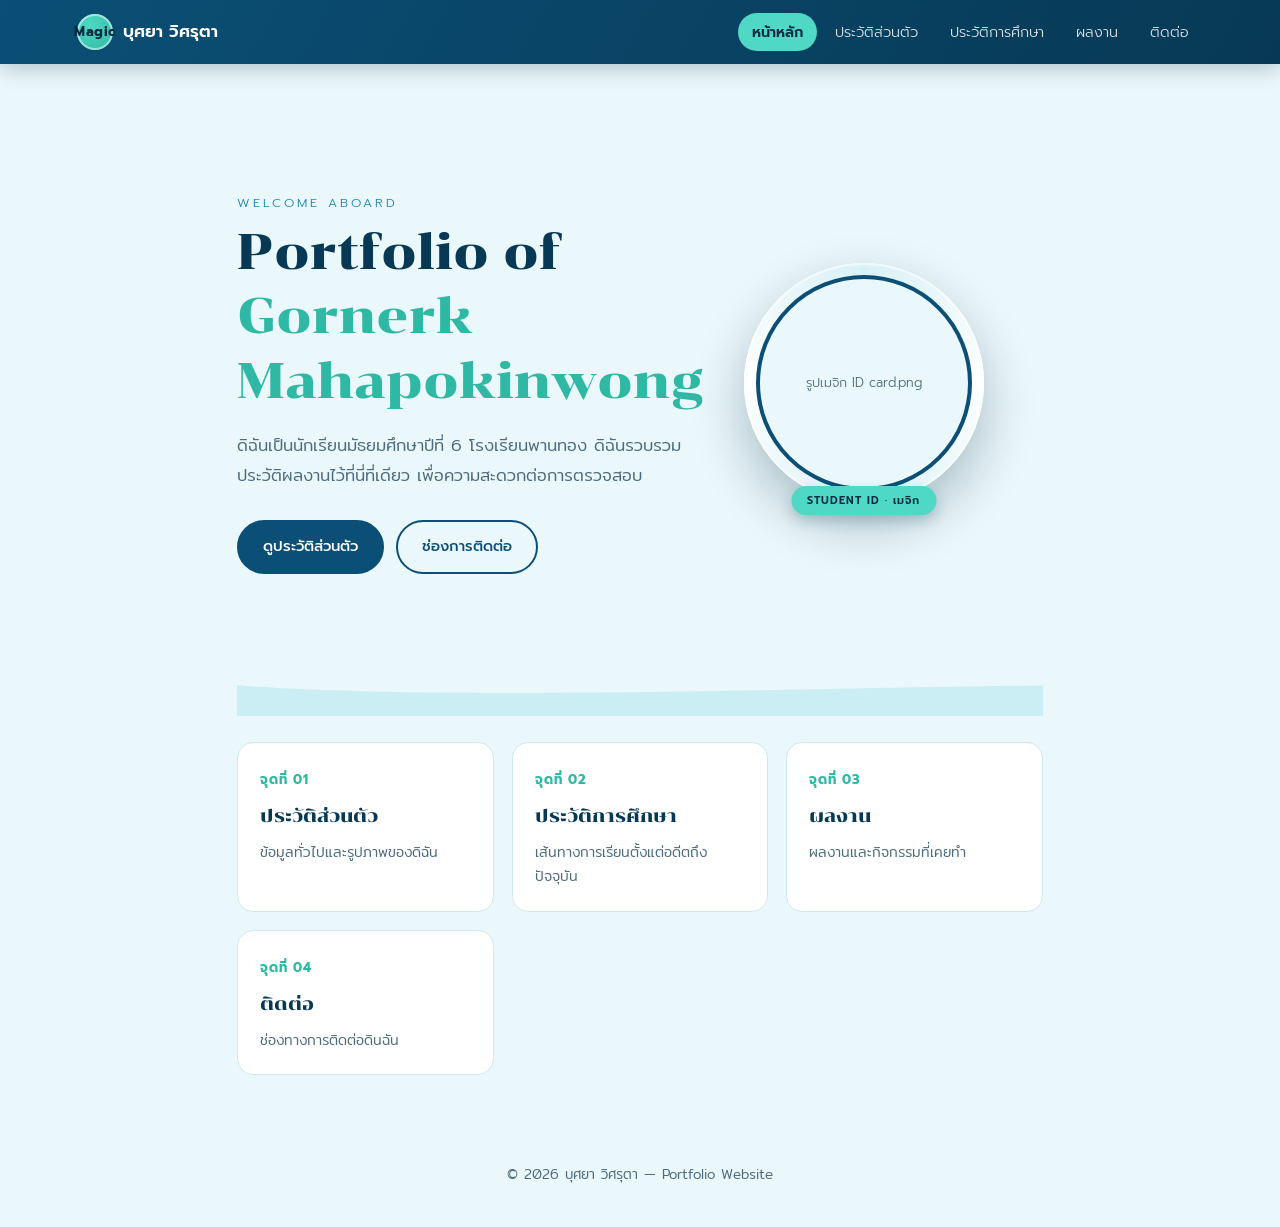
==== commit ae91a775: "Update index.html" ====
--- a/index.html
+++ b/index.html
@@ -52,7 +52,7 @@
         <img src="images/รูปเมจิก ID card.png" alt="รูปกรเอก มหาโภคินวงษ์" onerror="this.style.display='none'; this.nextElementSibling.style.display='flex';">
         <span style="display:none; align-items:center; justify-content:center; height:100%;">รูปเมจิก ID card.png</span>
       </div>
-      <span class="id-ribbon">STUDENT ID · โอคิว</span>
+      <span class="id-ribbon">STUDENT ID · เมจิก</span>
     </div>
   </section>
 
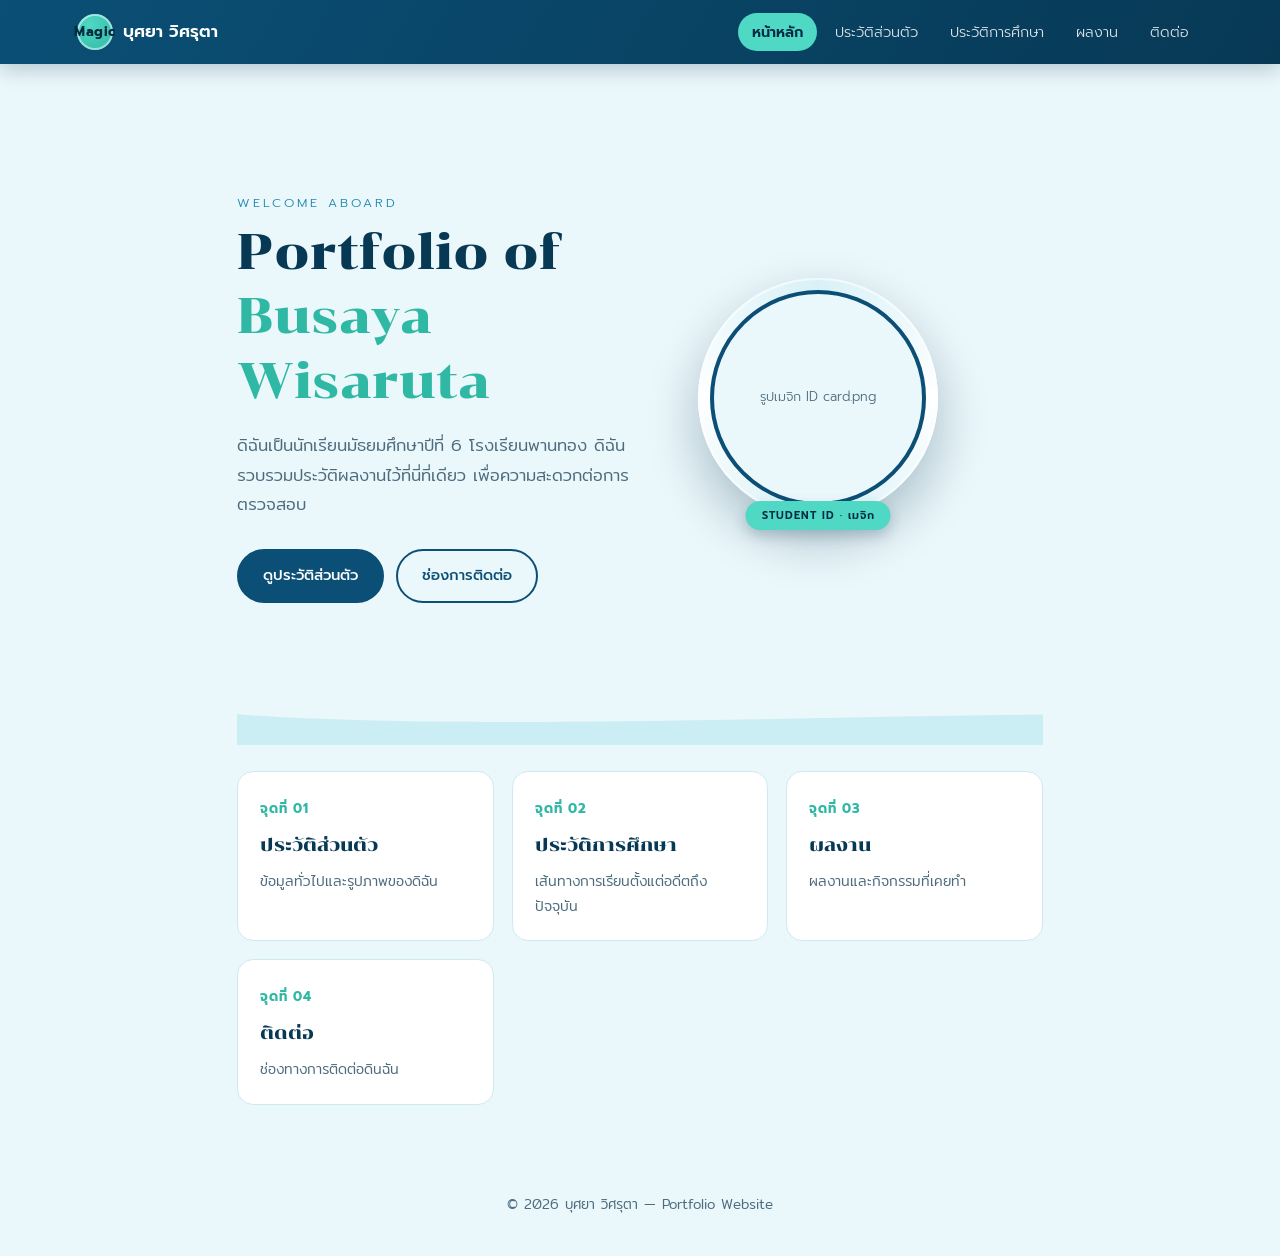
==== commit fe840906: "Update index.html" ====
--- a/index.html
+++ b/index.html
@@ -38,7 +38,7 @@
 
     <div>
       <span class="eyebrow">Welcome aboard</span>
-      <h1>Portfolio of <br><span class="accent">Gornerk Mahapokinwong</span></h1>
+      <h1>Portfolio of <br><span class="accent">Busaya Wisaruta</span></h1>
       <p class="lede">ดิฉันเป็นนักเรียนมัธยมศึกษาปีที่ 6 โรงเรียนพานทอง ดิฉันรวบรวมประวัติผลงานไว้ที่นี่ที่เดียว เพื่อความสะดวกต่อการตรวจสอบ</p>
       <div class="hero-cta">
         <a href="personal.html" class="btn btn-solid">ดูประวัติส่วนตัว</a>
